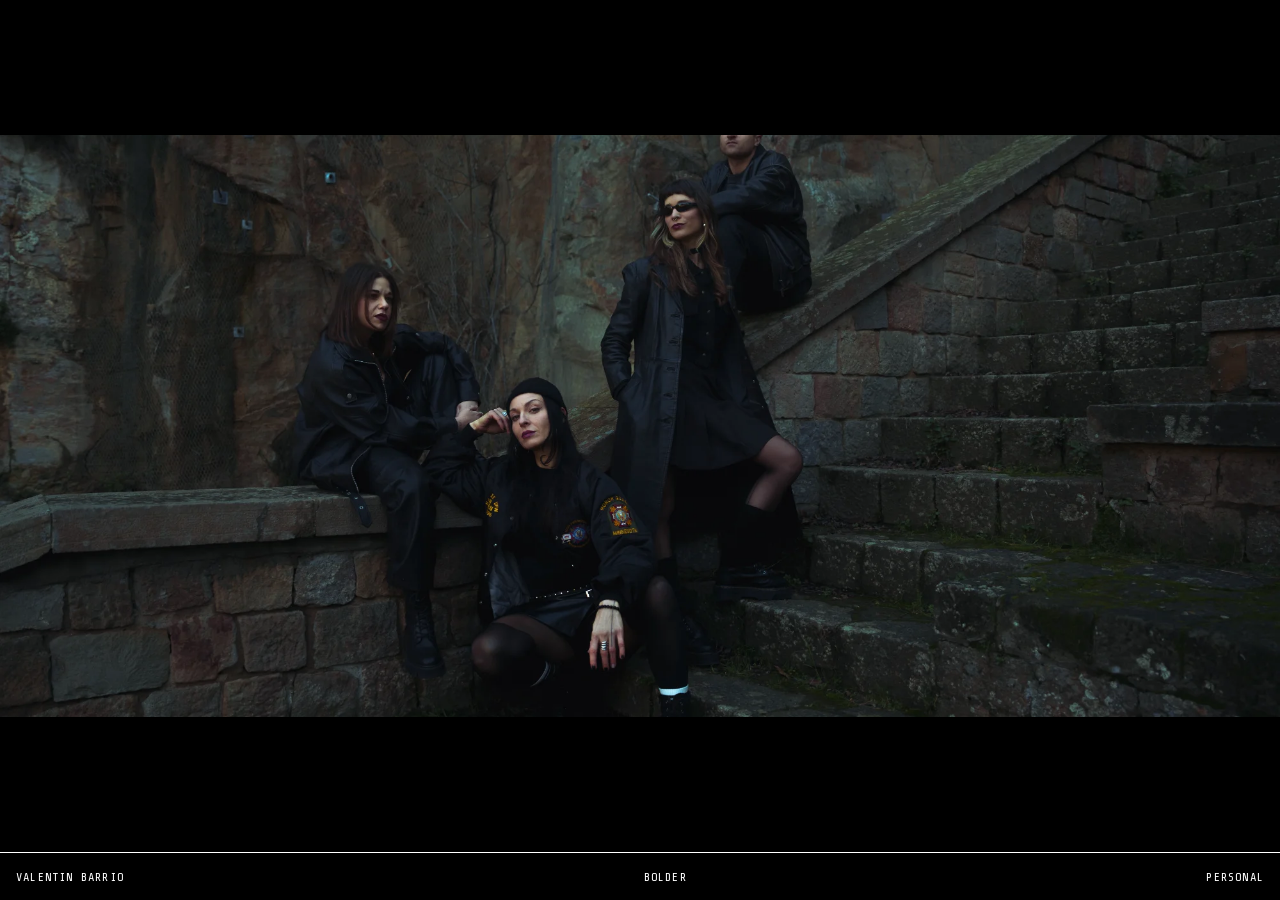
==== index.html @ d3475d6d "Add JAMSTACK portfolio: home strip, project view, transitions - Single-page app with vanilla JS, no " ====
<!DOCTYPE html>
<html lang="es">
<head>
  <meta charset="UTF-8">
  <meta name="viewport" content="width=device-width, initial-scale=1.0">
  <title>valentin barrio</title>
  <meta name="description" content="valentin barrio — photography portfolio">
  <link rel="stylesheet" href="/css/style.css">
</head>
<body>

  <!-- Viewer -->
  <div id="viewer">
    <div id="strip"></div>
  </div>

  <!-- Mirilla overlays -->
  <div id="mirilla">
    <div class="mirilla mirilla--top"></div>
    <div class="mirilla mirilla--bottom"></div>
  </div>

  <!-- Footer -->
  <footer id="footer">
    <!-- Home mode -->
    <div id="footer-home">
      <div class="footer__left">valentin barrio</div>
      <div class="footer__center" id="footer-project-name"></div>
      <div class="footer__right" id="footer-switch">personal</div>
    </div>
    <!-- Project mode -->
    <div id="footer-project">
      <div class="footer__arrow" id="btn-back">&larr;</div>
      <div class="footer__marquee">
        <div class="footer__marquee-inner" id="marquee-text"></div>
      </div>
      <div class="footer__arrow" id="btn-next">&rarr;</div>
    </div>
  </footer>

  <!-- 8x8 Grid Transition overlay -->
  <div id="grid-transition"></div>

  <script src="/js/utils.js"></script>
  <script src="/js/footer.js"></script>
  <script src="/js/audio-player.js"></script>
  <script src="/js/home.js"></script>
  <script src="/js/project.js"></script>
  <script src="/js/transitions.js"></script>
  <script src="/js/app.js"></script>
</body>
</html>
---- css/style.css ----
/* ============================================
   VALENTIN BARRIO — Portfolio
   ============================================ */

@font-face {
  font-family: 'Share Tech Mono';
  src: url('../fonts/ShareTechMono-Regular.woff2') format('woff2');
  font-weight: 400;
  font-style: normal;
  font-display: swap;
}

/* --- Reset & Base --- */

*, *::before, *::after {
  margin: 0;
  padding: 0;
  box-sizing: border-box;
}

html, body {
  width: 100%;
  height: 100%;
  overflow: hidden;
  background: #000;
  color: #fff;
  font-family: 'Share Tech Mono', monospace;
  -webkit-font-smoothing: antialiased;
  user-select: none;
  -webkit-user-select: none;
}

/* --- CSS Variables --- */

:root {
  --footer-h: 48px;
  --mirilla-size: 15%;
  --transition-speed: 0.6s;
}

/* --- Viewer (everything above footer) --- */

#viewer {
  position: fixed;
  top: 0;
  left: 0;
  right: 0;
  bottom: var(--footer-h);
  overflow: hidden;
}

/* --- Strip: horizontal scroll container --- */

#strip {
  display: flex;
  height: 100%;
  transition: none;
}

.slide {
  position: relative;
  flex: 0 0 100%;
  width: 100%;
  height: 100%;
  overflow: hidden;
  display: flex;
  align-items: center;
  justify-content: center;
}

.slide img {
  position: absolute;
  top: 50%;
  left: 50%;
  transform: translate(-50%, -50%);
  display: block;
}

/* Text slide */
.slide--text {
  display: flex;
  align-items: center;
  justify-content: center;
  padding: 2rem;
}

.slide--text p {
  font-size: 1rem;
  line-height: 1.6;
  max-width: 600px;
  text-align: center;
}

/* Audio slide */
.slide--audio {
  display: flex;
  align-items: center;
  justify-content: center;
}

/* --- Mirilla (peephole overlays) --- */

.mirilla {
  position: fixed;
  background: #000;
  z-index: 10;
  pointer-events: none;
  transition: transform var(--transition-speed) cubic-bezier(0.4, 0, 0.2, 1);
}

.mirilla--top {
  top: 0;
  left: 0;
  right: 0;
  height: var(--mirilla-size);
}

.mirilla--bottom {
  bottom: 0;
  left: 0;
  right: 0;
  height: calc(var(--mirilla-size) + var(--footer-h));
}

/* When mirilla is open (project view) */
.mirilla--open .mirilla--top {
  transform: translateY(-100%);
}

.mirilla--open .mirilla--bottom {
  transform: translateY(100%);
}

/* Mobile: left/right instead of top/bottom */
@media (max-width: 768px) {
  .mirilla--top {
    top: 0;
    left: 0;
    bottom: 0;
    right: auto;
    width: var(--mirilla-size);
    height: auto;
  }

  .mirilla--bottom {
    top: 0;
    right: 0;
    bottom: 0;
    left: auto;
    width: var(--mirilla-size);
    height: auto;
  }

  .mirilla--open .mirilla--top {
    transform: translateX(-100%);
  }

  .mirilla--open .mirilla--bottom {
    transform: translateX(100%);
  }
}

/* --- Footer --- */

#footer {
  position: fixed;
  bottom: 0;
  left: 0;
  right: 0;
  height: var(--footer-h);
  border-top: 1px solid #fff;
  display: flex;
  align-items: center;
  z-index: 15;
  background: #000;
  font-size: 0.75rem;
  text-transform: uppercase;
  letter-spacing: 0.1em;
}

/* Home footer */
.footer__left,
.footer__right {
  flex: 0 0 auto;
  padding: 0 1rem;
  white-space: nowrap;
  z-index: 2;
}

.footer__center {
  flex: 1;
  text-align: center;
  overflow: hidden;
  white-space: nowrap;
}

/* Project footer */
.footer__arrow {
  flex: 0 0 auto;
  padding: 0 1.5rem;
  cursor: pointer;
  z-index: 3;
  position: relative;
  background: #000;
  height: 100%;
  display: flex;
  align-items: center;
  transition: opacity 0.2s;
  min-width: 56px;
  justify-content: center;
  font-size: 1rem;
  letter-spacing: 0;
}

.footer__arrow:hover {
  opacity: 0.6;
}

/* Marquee container */
.footer__marquee {
  flex: 1;
  overflow: hidden;
  position: relative;
  pointer-events: none;
  min-width: 0;
}

.footer__marquee-inner {
  display: inline-flex;
  white-space: nowrap;
  animation: marquee 12s linear infinite;
  mix-blend-mode: difference;
  color: #fff;
}

.footer__marquee-inner span {
  padding: 0 2rem;
}

@keyframes marquee {
  from { transform: translateX(0); }
  to { transform: translateX(-50%); }
}

/* Footer modes */
#footer-home { display: flex; width: 100%; }
#footer-project { display: none; width: 100%; overflow: hidden; }

.view-project #footer-home { display: none; }
.view-project #footer-project { display: flex; }

/* --- 8x8 Grid Transition --- */

#grid-transition {
  position: fixed;
  inset: 0;
  display: grid;
  grid-template: repeat(8, 1fr) / repeat(8, 1fr);
  z-index: 30;
  pointer-events: none;
  opacity: 0;
  visibility: hidden;
}

#grid-transition.active {
  opacity: 1;
  visibility: visible;
  pointer-events: all;
}

.grid-cell {
  background: #000;
  opacity: 0;
  transition: opacity 150ms ease;
}

/* --- Audio Player --- */

.audio-player {
  display: flex;
  align-items: center;
  gap: 1rem;
  padding: 0 2rem;
  max-width: 400px;
}

.audio-player__btn {
  width: 32px;
  height: 32px;
  border: 1px solid #fff;
  background: none;
  cursor: pointer;
  display: flex;
  align-items: center;
  justify-content: center;
  flex-shrink: 0;
}

.audio-player__btn:hover {
  background: #fff;
}

.audio-player__btn:hover .audio-player__icon {
  border-left-color: #000;
}

/* Play triangle */
.audio-player__icon--play {
  width: 0;
  height: 0;
  border-top: 6px solid transparent;
  border-bottom: 6px solid transparent;
  border-left: 10px solid #fff;
  margin-left: 2px;
}

/* Pause bars */
.audio-player__icon--pause {
  display: flex;
  gap: 3px;
}

.audio-player__icon--pause span {
  width: 3px;
  height: 12px;
  background: #fff;
}

.audio-player__progress {
  flex: 1;
  height: 1px;
  background: rgba(255, 255, 255, 0.3);
  position: relative;
  cursor: pointer;
}

.audio-player__progress-fill {
  position: absolute;
  top: 0;
  left: 0;
  height: 100%;
  background: #fff;
  width: 0%;
}

.audio-player__time {
  font-size: 0.7rem;
  opacity: 0.7;
  flex-shrink: 0;
}

/* --- Utility --- */

.hidden { display: none !important; }

/* Cursor */
body { cursor: crosshair; }
.footer__arrow, .audio-player__btn, .footer__right { cursor: pointer; }
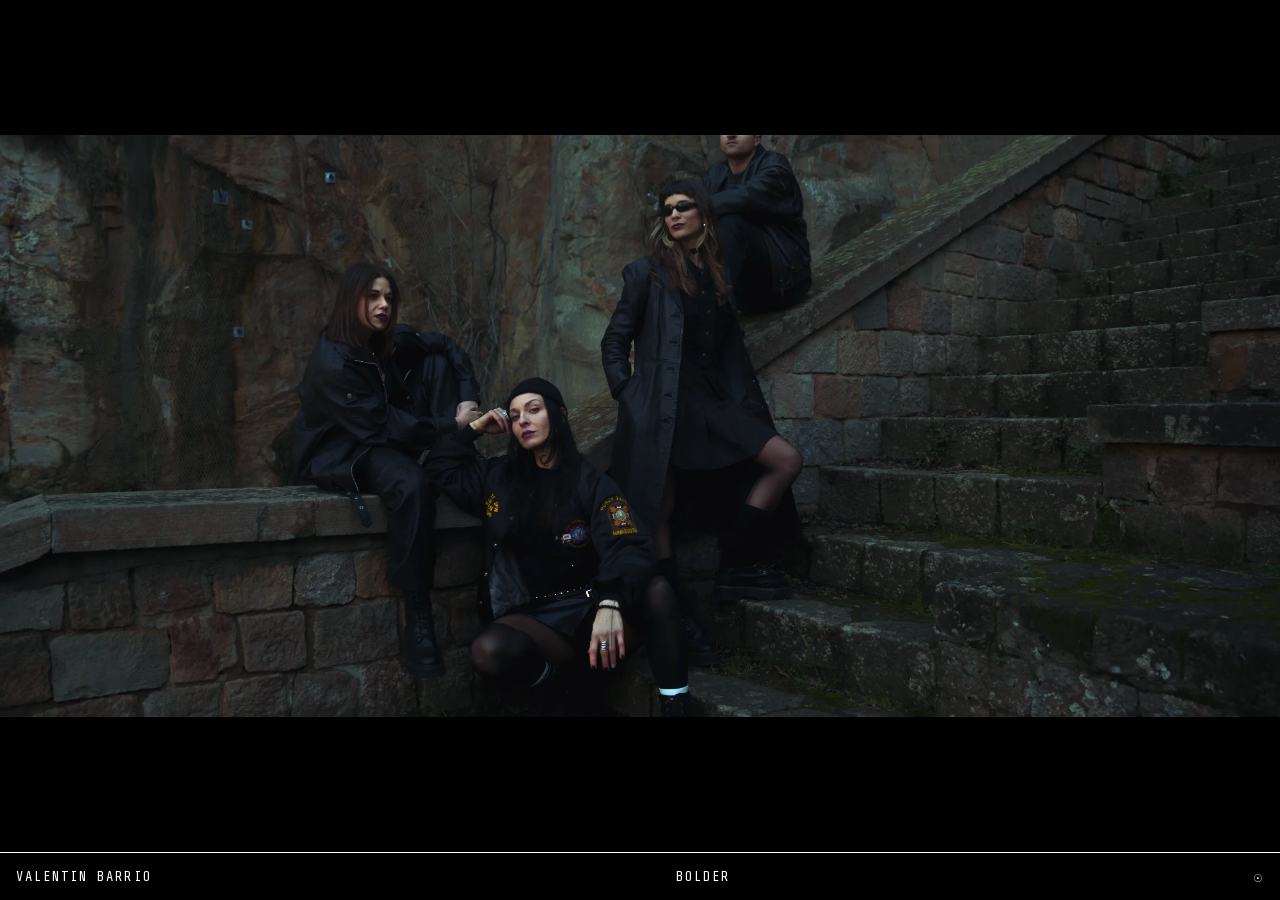
==== commit efeb9c07: "Add mode switching, about, project info tab, and visual polish - Commercial/personal mode switch wit" ====
--- a/index.html
+++ b/index.html
@@ -24,9 +24,13 @@
   <footer id="footer">
     <!-- Home mode -->
     <div id="footer-home">
-      <div class="footer__left">valentin barrio</div>
+      <div class="footer__left" id="footer-about">valentin barrio</div>
       <div class="footer__center" id="footer-project-name"></div>
-      <div class="footer__right" id="footer-switch">personal</div>
+      <!-- Lengüeta: project info tab -->
+      <div id="lengueta" class="lengueta hidden">
+        <div class="lengueta__content" id="lengueta-content"></div>
+      </div>
+      <div class="footer__right" id="footer-switch">&#x2609;</div>
     </div>
     <!-- Project mode -->
     <div id="footer-project">
--- a/css/style.css
+++ b/css/style.css
@@ -173,9 +173,9 @@
   align-items: center;
   z-index: 15;
   background: #000;
-  font-size: 0.75rem;
+  font-size: 0.85rem;
   text-transform: uppercase;
-  letter-spacing: 0.1em;
+  letter-spacing: 0.15em;
 }
 
 /* Home footer */
@@ -194,20 +194,22 @@
   white-space: nowrap;
 }
 
-/* Project footer */
+/* Project footer — marquee full-width, arrows float on top */
+#footer-project {
+  position: relative;
+}
+
 .footer__arrow {
-  flex: 0 0 auto;
+  position: absolute;
+  top: 0;
+  height: 100%;
   padding: 0 1.5rem;
   cursor: pointer;
   z-index: 3;
-  position: relative;
-  background: #000;
-  height: 100%;
+  background: #000;
   display: flex;
   align-items: center;
   transition: opacity 0.2s;
-  min-width: 56px;
-  justify-content: center;
   font-size: 1rem;
   letter-spacing: 0;
 }
@@ -216,25 +218,26 @@
   opacity: 0.6;
 }
 
-/* Marquee container */
+#btn-back { left: 0; }
+#btn-next { right: 0; }
+
+/* Marquee container — full width, passes under arrows */
 .footer__marquee {
-  flex: 1;
+  width: 100%;
   overflow: hidden;
   position: relative;
-  pointer-events: none;
-  min-width: 0;
 }
 
 .footer__marquee-inner {
   display: inline-flex;
   white-space: nowrap;
-  animation: marquee 12s linear infinite;
+  animation: marquee 30s linear infinite;
   mix-blend-mode: difference;
   color: #fff;
 }
 
 .footer__marquee-inner span {
-  padding: 0 2rem;
+  padding: 0 4rem;
 }
 
 @keyframes marquee {
@@ -243,11 +246,73 @@
 }
 
 /* Footer modes */
-#footer-home { display: flex; width: 100%; }
+#footer-home { display: flex; width: 100%; position: relative; }
 #footer-project { display: none; width: 100%; overflow: hidden; }
 
 .view-project #footer-home { display: none; }
 .view-project #footer-project { display: flex; }
+
+/* Footer interactive elements */
+.footer__left, .footer__right { cursor: pointer; }
+.footer__left:hover, .footer__right:hover { opacity: 0.6; }
+.footer__center { cursor: pointer; }
+.footer__center:hover { opacity: 0.6; }
+
+/* --- Lengüeta (project info tab) --- */
+
+.lengueta {
+  position: absolute;
+  bottom: 100%;
+  left: 50%;
+  transform: translateX(-50%);
+  background: #000;
+  border: 1px solid #fff;
+  border-bottom: none;
+  padding: 1.2rem 1.5rem;
+  min-width: 280px;
+  max-width: 400px;
+  z-index: 5;
+  font-size: 0.75rem;
+  line-height: 1.6;
+  text-transform: none;
+  letter-spacing: 0.02em;
+}
+
+/* Cover the footer border where lengüeta meets it */
+.lengueta::after {
+  content: '';
+  position: absolute;
+  bottom: -1px;
+  left: 0;
+  right: 0;
+  height: 1px;
+  background: #000;
+}
+
+.lengueta__content p {
+  margin-bottom: 0.6rem;
+}
+
+.lengueta__content p:last-child {
+  margin-bottom: 0;
+}
+
+.lengueta__content .lengueta__label {
+  opacity: 0.5;
+  text-transform: uppercase;
+  letter-spacing: 0.1em;
+  font-size: 0.65rem;
+}
+
+.lengueta__content a {
+  color: #fff;
+  text-decoration: underline;
+  text-underline-offset: 2px;
+}
+
+.lengueta__content a:hover {
+  opacity: 0.6;
+}
 
 /* --- 8x8 Grid Transition --- */
 
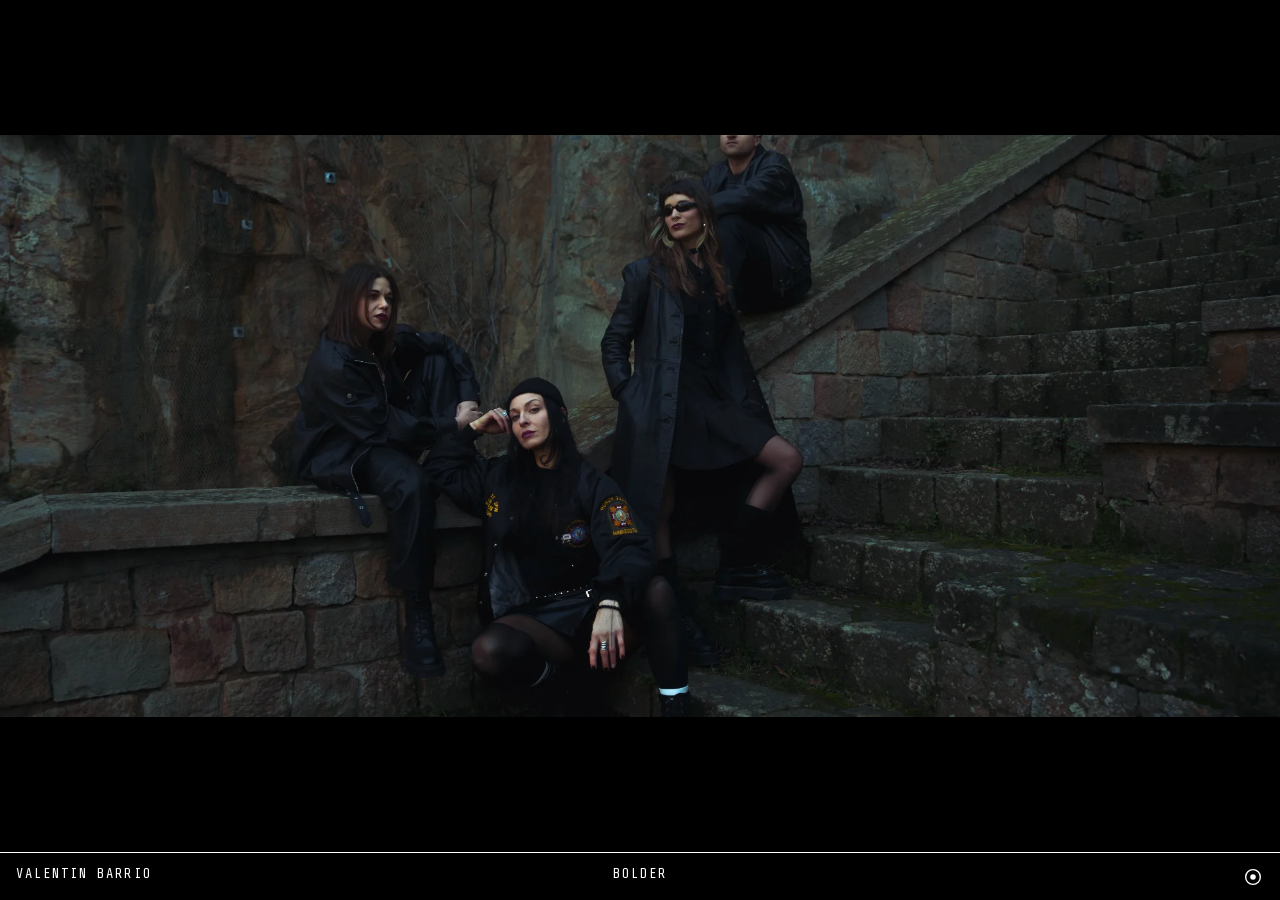
==== commit 2cae526b: "Refactor footer, marquee, toggle, lengueta, and scroll system - Fix footer center alignment (absolut" ====
--- a/index.html
+++ b/index.html
@@ -26,19 +26,19 @@
     <div id="footer-home">
       <div class="footer__left" id="footer-about">valentin barrio</div>
       <div class="footer__center" id="footer-project-name"></div>
-      <!-- Lengüeta: project info tab -->
-      <div id="lengueta" class="lengueta hidden">
-        <div class="lengueta__content" id="lengueta-content"></div>
-      </div>
-      <div class="footer__right" id="footer-switch">&#x2609;</div>
+      <div class="footer__right" id="footer-switch"><svg class="switch-icon" viewBox="0 0 24 24"><circle cx="12" cy="12" r="8"/><circle cx="12" cy="12" r="3" fill="#fff" stroke="none"/></svg></div>
     </div>
     <!-- Project mode -->
     <div id="footer-project">
-      <div class="footer__arrow" id="btn-back">&larr;</div>
       <div class="footer__marquee">
         <div class="footer__marquee-inner" id="marquee-text"></div>
       </div>
-      <div class="footer__arrow" id="btn-next">&rarr;</div>
+      <div class="footer__arrow" id="btn-back"><svg viewBox="0 0 12 18"><polygon points="12,0 0,9 12,18"/></svg></div>
+      <div class="footer__arrow" id="btn-next"><svg viewBox="0 0 12 18"><polygon points="0,0 12,9 0,18"/></svg></div>
+    </div>
+    <!-- Lengüeta: project browser menu -->
+    <div id="lengueta" class="lengueta">
+      <div class="lengueta__content" id="lengueta-content"></div>
     </div>
   </footer>
 
--- a/css/style.css
+++ b/css/style.css
@@ -98,6 +98,53 @@
   justify-content: center;
 }
 
+/* Ficha tecnica slide (end of project) */
+.slide--ficha {
+  display: flex;
+  align-items: center;
+  justify-content: center;
+  padding: 2rem;
+}
+
+.ficha-content {
+  text-align: center;
+  max-width: 500px;
+}
+
+.ficha-content p {
+  margin-bottom: 0.8rem;
+  font-size: 0.85rem;
+  line-height: 1.6;
+}
+
+.ficha-content p:last-child {
+  margin-bottom: 0;
+}
+
+.ficha-desc {
+  margin-bottom: 1.5rem !important;
+  font-size: 1rem !important;
+  line-height: 1.6;
+}
+
+.ficha-label {
+  opacity: 0.5;
+  text-transform: uppercase;
+  letter-spacing: 0.1em;
+  font-size: 0.65rem;
+  margin-right: 0.5rem;
+}
+
+.ficha-content a {
+  color: #fff;
+  text-decoration: underline;
+  text-underline-offset: 2px;
+}
+
+.ficha-content a:hover {
+  opacity: 0.6;
+}
+
 /* --- Mirilla (peephole overlays) --- */
 
 .mirilla {
@@ -188,30 +235,39 @@
 }
 
 .footer__center {
-  flex: 1;
+  position: absolute;
+  left: 50%;
+  transform: translateX(-50%);
   text-align: center;
   overflow: hidden;
   white-space: nowrap;
-}
-
-/* Project footer — marquee full-width, arrows float on top */
+  max-width: calc(100% - 300px);
+}
+
+/* Project footer — marquee full-width, arrows underneath via blend mode */
 #footer-project {
   position: relative;
+  align-items: center;
 }
 
 .footer__arrow {
   position: absolute;
   top: 0;
   height: 100%;
-  padding: 0 1.5rem;
+  padding: 0 1rem;
   cursor: pointer;
-  z-index: 3;
-  background: #000;
   display: flex;
   align-items: center;
   transition: opacity 0.2s;
-  font-size: 1rem;
-  letter-spacing: 0;
+  z-index: 1;
+  background: transparent;
+}
+
+.footer__arrow svg {
+  width: 12px;
+  height: 18px;
+  fill: #fff;
+  stroke: none;
 }
 
 .footer__arrow:hover {
@@ -221,23 +277,27 @@
 #btn-back { left: 0; }
 #btn-next { right: 0; }
 
-/* Marquee container — full width, passes under arrows */
+/* Marquee container — full width, passes over arrows */
 .footer__marquee {
   width: 100%;
   overflow: hidden;
   position: relative;
+  z-index: 2;
+  pointer-events: none;
 }
 
 .footer__marquee-inner {
   display: inline-flex;
   white-space: nowrap;
-  animation: marquee 30s linear infinite;
+  animation: marquee 60s linear infinite;
   mix-blend-mode: difference;
   color: #fff;
+  -webkit-text-stroke: 0.5px #fff;
+  font-size: 1rem;
 }
 
 .footer__marquee-inner span {
-  padding: 0 4rem;
+  padding: 0 2.5rem;
 }
 
 @keyframes marquee {
@@ -246,7 +306,7 @@
 }
 
 /* Footer modes */
-#footer-home { display: flex; width: 100%; position: relative; }
+#footer-home { display: flex; width: 100%; position: relative; justify-content: space-between; }
 #footer-project { display: none; width: 100%; overflow: hidden; }
 
 .view-project #footer-home { display: none; }
@@ -258,7 +318,19 @@
 .footer__center { cursor: pointer; }
 .footer__center:hover { opacity: 0.6; }
 
-/* --- Lengüeta (project info tab) --- */
+/* Mode switch icon */
+.switch-icon {
+  width: 22px;
+  height: 22px;
+  stroke: #fff;
+  stroke-width: 1.5;
+  fill: none;
+  stroke-linecap: round;
+  stroke-linejoin: round;
+  vertical-align: middle;
+}
+
+/* --- Lengüeta (project browser menu) --- */
 
 .lengueta {
   position: absolute;
@@ -268,14 +340,16 @@
   background: #000;
   border: 1px solid #fff;
   border-bottom: none;
-  padding: 1.2rem 1.5rem;
-  min-width: 280px;
-  max-width: 400px;
+  padding: 1rem 1.5rem;
+  min-width: 200px;
   z-index: 5;
-  font-size: 0.75rem;
-  line-height: 1.6;
-  text-transform: none;
-  letter-spacing: 0.02em;
+  font-size: 0.8rem;
+  text-transform: uppercase;
+  letter-spacing: 0.12em;
+  opacity: 0;
+  visibility: hidden;
+  transition: opacity 0.25s ease, visibility 0.25s ease;
+  pointer-events: none;
 }
 
 /* Cover the footer border where lengüeta meets it */
@@ -289,29 +363,35 @@
   background: #000;
 }
 
-.lengueta__content p {
-  margin-bottom: 0.6rem;
-}
-
-.lengueta__content p:last-child {
-  margin-bottom: 0;
-}
-
-.lengueta__content .lengueta__label {
+.lengueta--open {
+  opacity: 1;
+  visibility: visible;
+  pointer-events: auto;
+}
+
+.lengueta__content {
+  display: flex;
+  flex-direction: column;
+  align-items: center;
+  gap: 0.4rem;
+}
+
+.lengueta__item {
+  padding: 0.3rem 0;
+  cursor: pointer;
   opacity: 0.5;
-  text-transform: uppercase;
-  letter-spacing: 0.1em;
-  font-size: 0.65rem;
-}
-
-.lengueta__content a {
-  color: #fff;
+  transition: opacity 0.2s;
+  white-space: nowrap;
+}
+
+.lengueta__item:hover {
+  opacity: 1;
+}
+
+.lengueta__item--active {
+  opacity: 1;
   text-decoration: underline;
-  text-underline-offset: 2px;
-}
-
-.lengueta__content a:hover {
-  opacity: 0.6;
+  text-underline-offset: 3px;
 }
 
 /* --- 8x8 Grid Transition --- */
@@ -416,8 +496,6 @@
 
 /* --- Utility --- */
 
-.hidden { display: none !important; }
-
 /* Cursor */
 body { cursor: crosshair; }
 .footer__arrow, .audio-player__btn, .footer__right { cursor: pointer; }
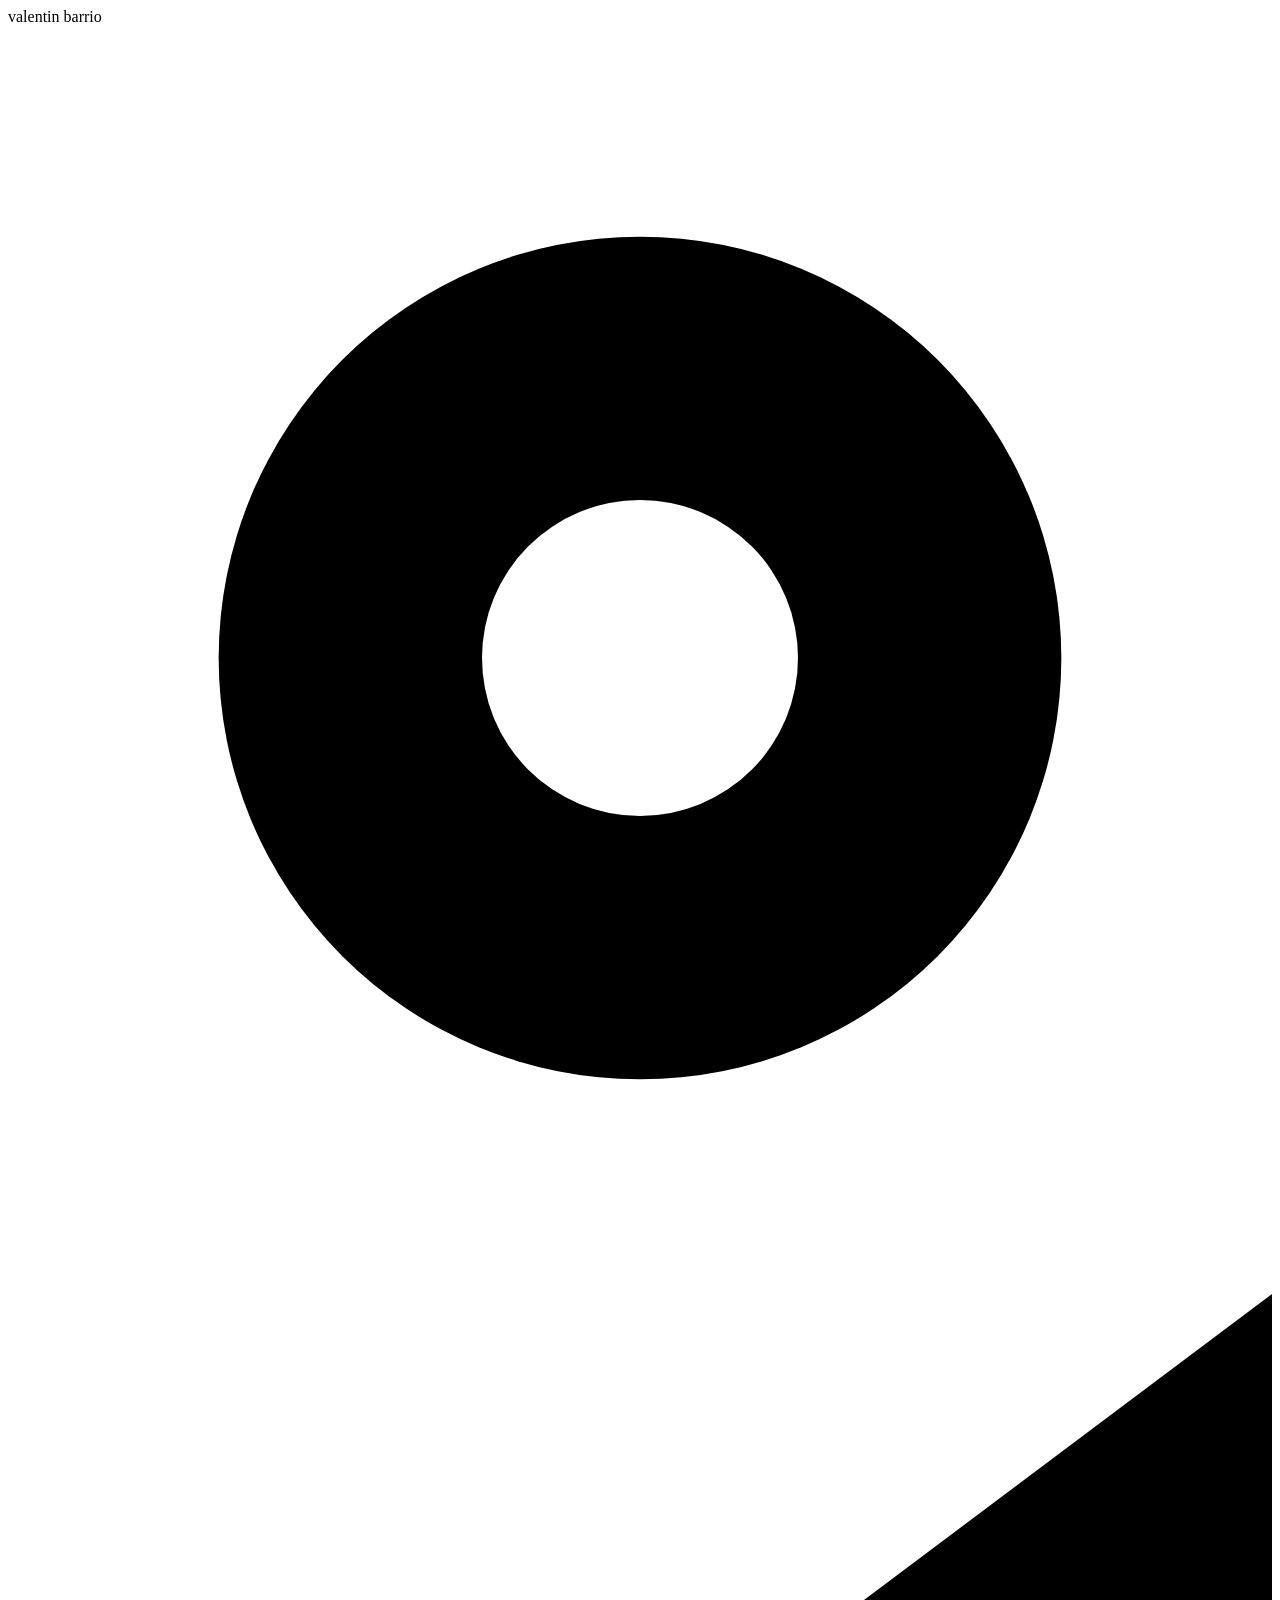
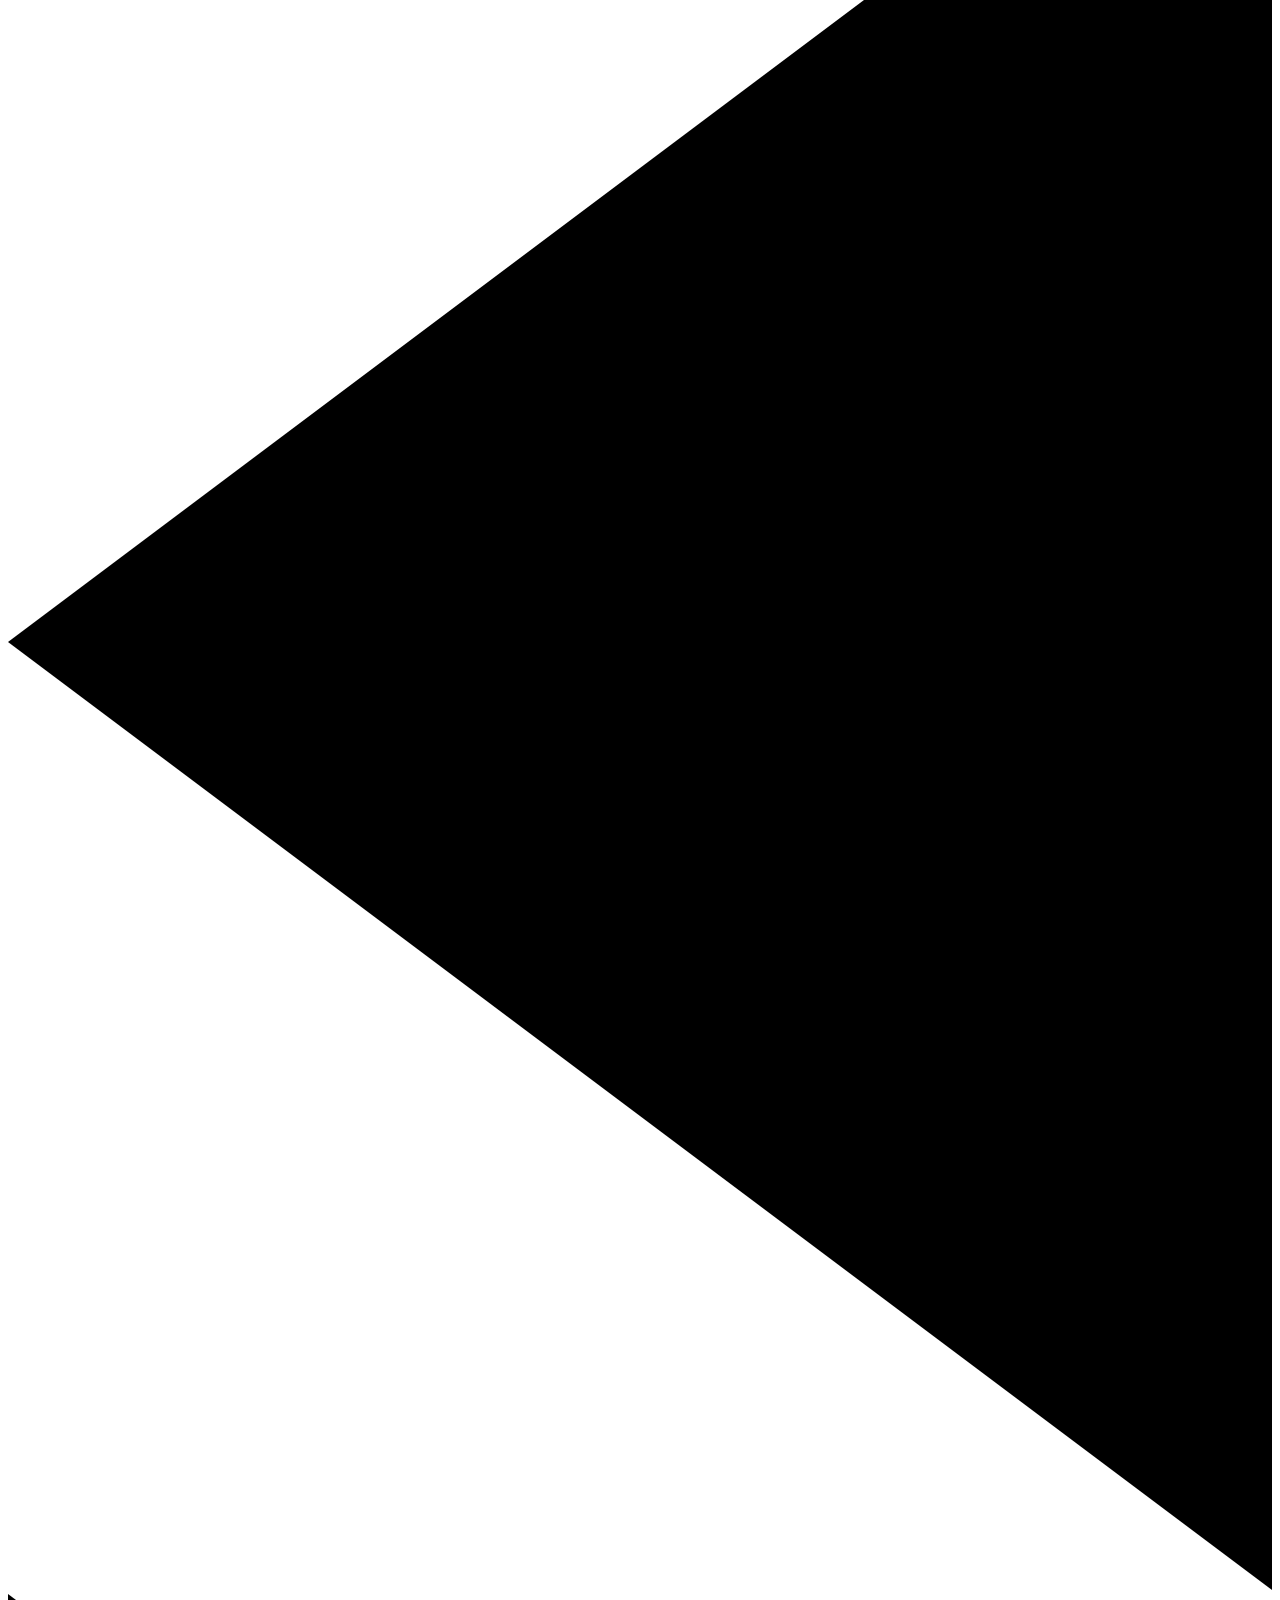
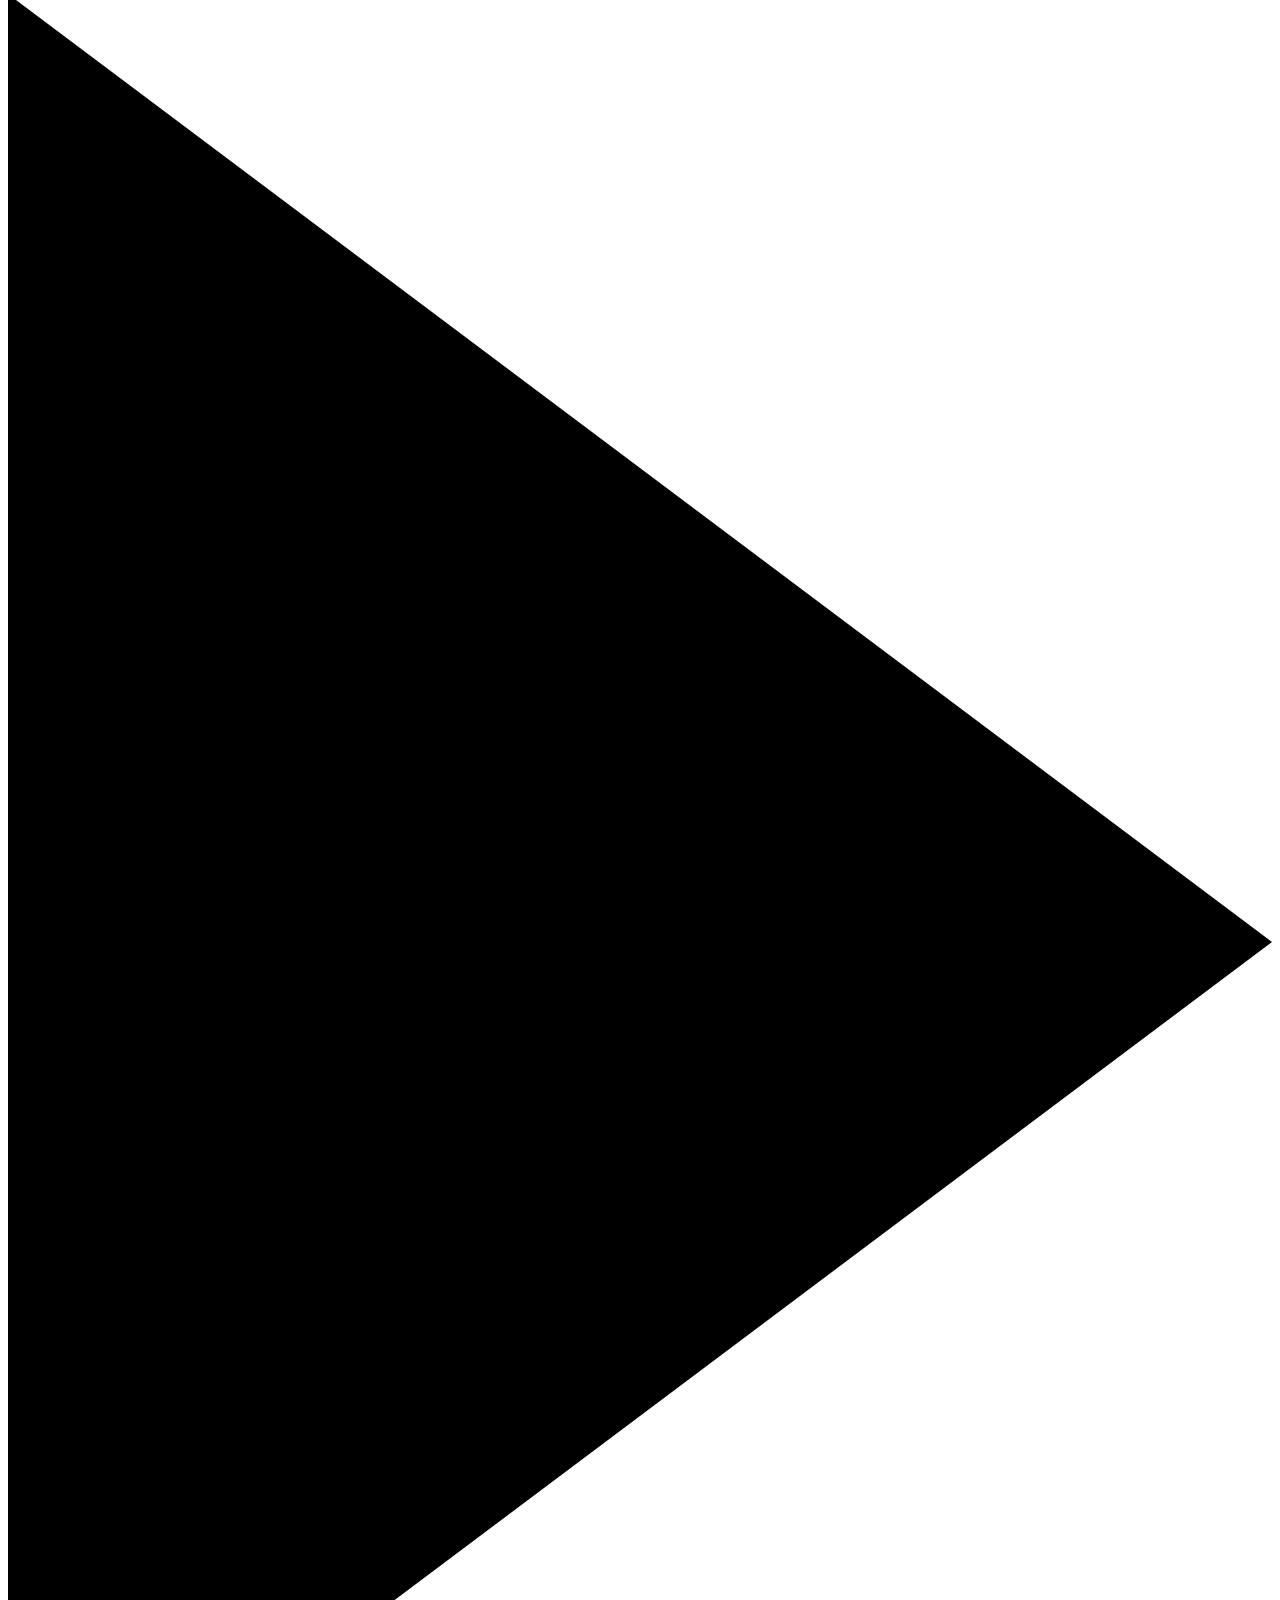
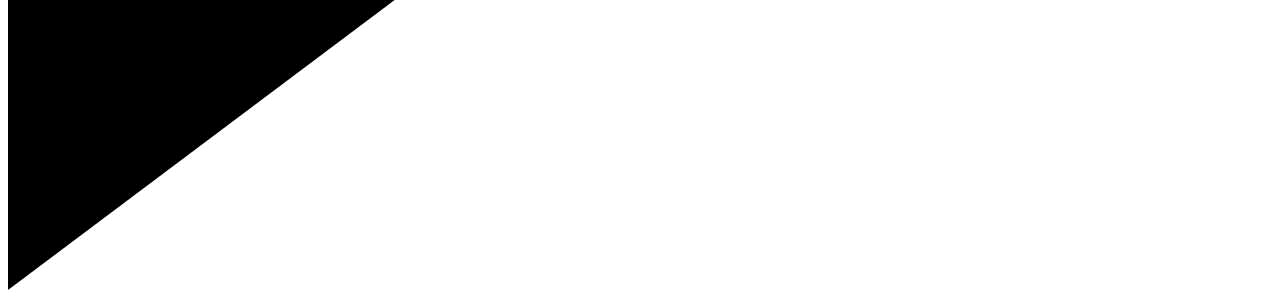
==== commit ee5b31a6: "Fix GitHub Pages blank page: convert absolute paths to base-relative All resource paths used root-ab" ====
--- a/index.html
+++ b/index.html
@@ -5,7 +5,11 @@
   <meta name="viewport" content="width=device-width, initial-scale=1.0">
   <title>valentin barrio</title>
   <meta name="description" content="valentin barrio — photography portfolio">
-  <link rel="stylesheet" href="/css/style.css">
+  <meta name="theme-color" content="#000">
+  <meta name="apple-mobile-web-app-capable" content="yes">
+  <meta name="apple-mobile-web-app-status-bar-style" content="black">
+  <base href="/valentin/">
+  <link rel="stylesheet" href="css/style.css">
 </head>
 <body>
 
@@ -45,12 +49,12 @@
   <!-- 8x8 Grid Transition overlay -->
   <div id="grid-transition"></div>
 
-  <script src="/js/utils.js"></script>
-  <script src="/js/footer.js"></script>
-  <script src="/js/audio-player.js"></script>
-  <script src="/js/home.js"></script>
-  <script src="/js/project.js"></script>
-  <script src="/js/transitions.js"></script>
-  <script src="/js/app.js"></script>
+  <script src="js/utils.js"></script>
+  <script src="js/footer.js"></script>
+  <script src="js/audio-player.js"></script>
+  <script src="js/home.js"></script>
+  <script src="js/project.js"></script>
+  <script src="js/transitions.js"></script>
+  <script src="js/app.js"></script>
 </body>
 </html>
--- a/css/style.css
+++ b/css/style.css
@@ -150,7 +150,7 @@
 .mirilla {
   position: fixed;
   background: #000;
-  z-index: 10;
+  z-index: 50;
   pointer-events: none;
   transition: transform var(--transition-speed) cubic-bezier(0.4, 0, 0.2, 1);
 }
@@ -218,7 +218,7 @@
   border-top: 1px solid #fff;
   display: flex;
   align-items: center;
-  z-index: 15;
+  z-index: 60;
   background: #000;
   font-size: 0.85rem;
   text-transform: uppercase;
@@ -231,7 +231,6 @@
   flex: 0 0 auto;
   padding: 0 1rem;
   white-space: nowrap;
-  z-index: 2;
 }
 
 .footer__center {
@@ -259,8 +258,8 @@
   display: flex;
   align-items: center;
   transition: opacity 0.2s;
-  z-index: 1;
-  background: transparent;
+  z-index: 3;
+  mix-blend-mode: difference;
 }
 
 .footer__arrow svg {
@@ -277,23 +276,18 @@
 #btn-back { left: 0; }
 #btn-next { right: 0; }
 
-/* Marquee container — full width, passes over arrows */
+/* Marquee container — full width, text underneath arrows */
 .footer__marquee {
   width: 100%;
   overflow: hidden;
   position: relative;
-  z-index: 2;
-  pointer-events: none;
 }
 
 .footer__marquee-inner {
   display: inline-flex;
   white-space: nowrap;
   animation: marquee 60s linear infinite;
-  mix-blend-mode: difference;
   color: #fff;
-  -webkit-text-stroke: 0.5px #fff;
-  font-size: 1rem;
 }
 
 .footer__marquee-inner span {
@@ -305,17 +299,28 @@
   to { transform: translateX(-50%); }
 }
 
-/* Footer modes */
-#footer-home { display: flex; width: 100%; position: relative; justify-content: space-between; }
-#footer-project { display: none; width: 100%; overflow: hidden; }
-
-.view-project #footer-home { display: none; }
-.view-project #footer-project { display: flex; }
+/* Footer modes — crossfade transition */
+#footer-home {
+  display: flex; width: 100%; position: absolute; left: 0; right: 0;
+  justify-content: space-between;
+  opacity: 1;
+  transition: opacity 0.3s ease;
+}
+#footer-project {
+  display: flex; width: 100%; overflow: hidden;
+  position: absolute; left: 0; right: 0;
+  opacity: 0;
+  transition: opacity 0.3s ease;
+  pointer-events: none;
+}
+
+.view-project #footer-home { opacity: 0; pointer-events: none; }
+.view-project #footer-project { opacity: 1; pointer-events: auto; }
 
 /* Footer interactive elements */
 .footer__left, .footer__right { cursor: pointer; }
 .footer__left:hover, .footer__right:hover { opacity: 0.6; }
-.footer__center { cursor: pointer; }
+.footer__center { cursor: pointer; transition: opacity 0.25s ease; }
 .footer__center:hover { opacity: 0.6; }
 
 /* Mode switch icon */
@@ -336,19 +341,18 @@
   position: absolute;
   bottom: 100%;
   left: 50%;
-  transform: translateX(-50%);
+  transform: translateX(-50%) translateY(100%);
   background: #000;
   border: 1px solid #fff;
   border-bottom: none;
   padding: 1rem 1.5rem;
   min-width: 200px;
-  z-index: 5;
+  z-index: 55;
   font-size: 0.8rem;
   text-transform: uppercase;
   letter-spacing: 0.12em;
   opacity: 0;
-  visibility: hidden;
-  transition: opacity 0.25s ease, visibility 0.25s ease;
+  transition: transform 0.35s cubic-bezier(0.4, 0, 0.2, 1), opacity 0.35s ease;
   pointer-events: none;
 }
 
@@ -364,8 +368,8 @@
 }
 
 .lengueta--open {
+  transform: translateX(-50%) translateY(0);
   opacity: 1;
-  visibility: visible;
   pointer-events: auto;
 }
 
@@ -390,15 +394,16 @@
 
 .lengueta__item--active {
   opacity: 1;
-  text-decoration: underline;
-  text-underline-offset: 3px;
 }
 
 /* --- 8x8 Grid Transition --- */
 
 #grid-transition {
   position: fixed;
-  inset: 0;
+  top: 0;
+  left: 0;
+  right: 0;
+  bottom: var(--footer-h);
   display: grid;
   grid-template: repeat(8, 1fr) / repeat(8, 1fr);
   z-index: 30;
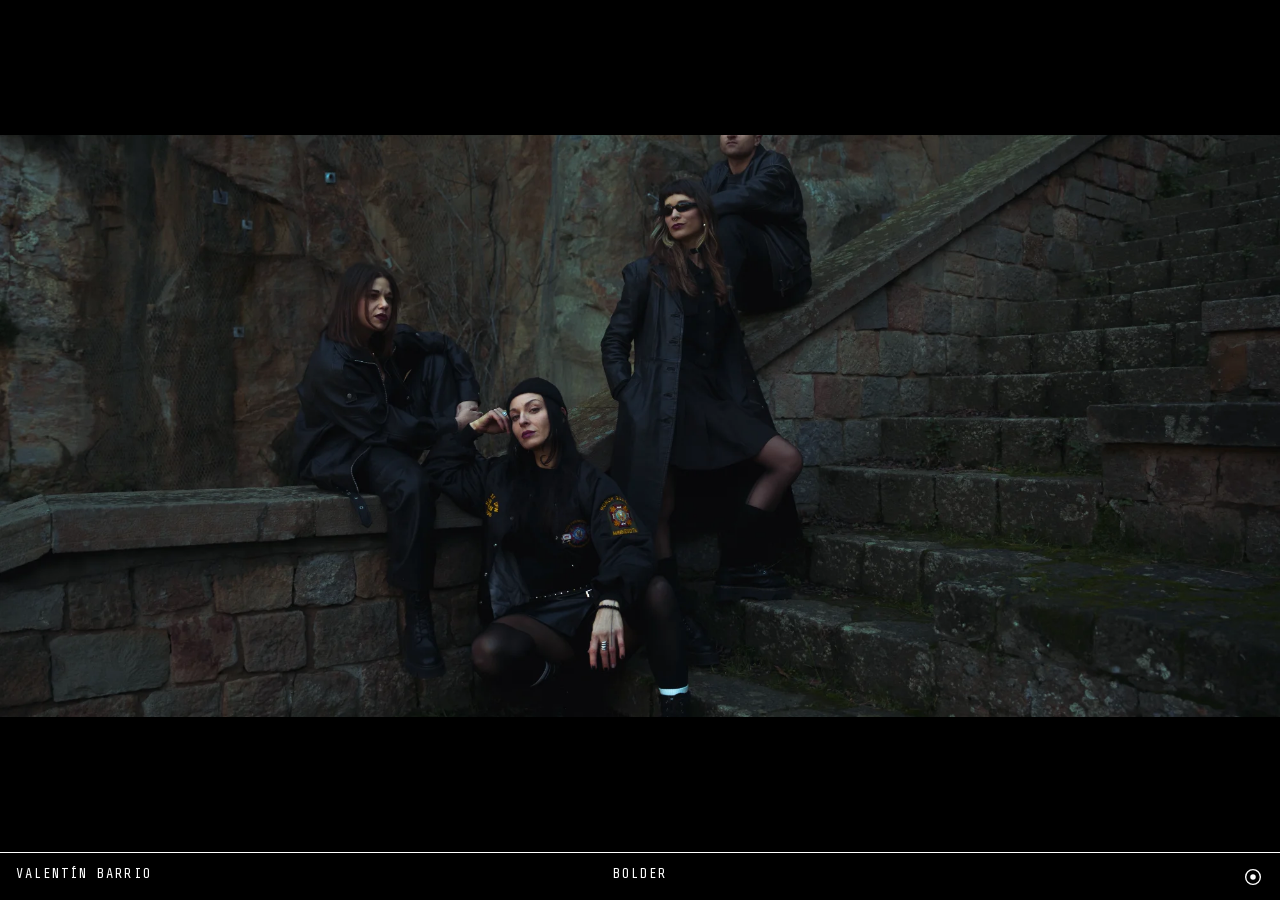
==== commit e57a6219: "Add carlos + heyami projects, update fichas tecnicas, redesign mobile UX - Add carlos (21 imgs) and " ====
--- a/index.html
+++ b/index.html
@@ -8,8 +8,7 @@
   <meta name="theme-color" content="#000">
   <meta name="apple-mobile-web-app-capable" content="yes">
   <meta name="apple-mobile-web-app-status-bar-style" content="black">
-  <base href="/valentin/">
-  <link rel="stylesheet" href="css/style.css">
+  <link rel="stylesheet" href="./css/style.css">
 </head>
 <body>
 
@@ -28,7 +27,7 @@
   <footer id="footer">
     <!-- Home mode -->
     <div id="footer-home">
-      <div class="footer__left" id="footer-about">valentin barrio</div>
+      <div class="footer__left" id="footer-about">valentín<span class="about-surname"> barrio</span></div>
       <div class="footer__center" id="footer-project-name"></div>
       <div class="footer__right" id="footer-switch"><svg class="switch-icon" viewBox="0 0 24 24"><circle cx="12" cy="12" r="8"/><circle cx="12" cy="12" r="3" fill="#fff" stroke="none"/></svg></div>
     </div>
@@ -49,12 +48,12 @@
   <!-- 8x8 Grid Transition overlay -->
   <div id="grid-transition"></div>
 
-  <script src="js/utils.js"></script>
-  <script src="js/footer.js"></script>
-  <script src="js/audio-player.js"></script>
-  <script src="js/home.js"></script>
-  <script src="js/project.js"></script>
-  <script src="js/transitions.js"></script>
-  <script src="js/app.js"></script>
+  <script src="./js/utils.js"></script>
+  <script src="./js/footer.js"></script>
+  <script src="./js/audio-player.js"></script>
+  <script src="./js/home.js"></script>
+  <script src="./js/project.js"></script>
+  <script src="./js/transitions.js"></script>
+  <script src="./js/app.js"></script>
 </body>
 </html>
--- a/css/style.css
+++ b/css/style.css
@@ -35,7 +35,7 @@
 :root {
   --footer-h: 48px;
   --mirilla-size: 15%;
-  --transition-speed: 0.6s;
+  --transition-speed: 0.8s; /* must match TRANSITION_MS in utils.js */
 }
 
 /* --- Viewer (everything above footer) --- */
@@ -180,30 +180,13 @@
 
 /* Mobile: left/right instead of top/bottom */
 @media (max-width: 768px) {
-  .mirilla--top {
-    top: 0;
-    left: 0;
-    bottom: 0;
-    right: auto;
-    width: var(--mirilla-size);
-    height: auto;
+  .mirilla--top,
+  .mirilla--bottom {
+    display: none;
   }
 
-  .mirilla--bottom {
-    top: 0;
-    right: 0;
-    bottom: 0;
-    left: auto;
-    width: var(--mirilla-size);
-    height: auto;
-  }
-
-  .mirilla--open .mirilla--top {
-    transform: translateX(-100%);
-  }
-
-  .mirilla--open .mirilla--bottom {
-    transform: translateX(100%);
+  .about-surname {
+    display: none;
   }
 }
 
@@ -304,13 +287,13 @@
   display: flex; width: 100%; position: absolute; left: 0; right: 0;
   justify-content: space-between;
   opacity: 1;
-  transition: opacity 0.3s ease;
+  transition: opacity var(--transition-speed) ease;
 }
 #footer-project {
   display: flex; width: 100%; overflow: hidden;
   position: absolute; left: 0; right: 0;
   opacity: 0;
-  transition: opacity 0.3s ease;
+  transition: opacity var(--transition-speed) ease;
   pointer-events: none;
 }
 
@@ -333,6 +316,12 @@
   stroke-linecap: round;
   stroke-linejoin: round;
   vertical-align: middle;
+}
+
+/* Close button (✕) when lengüeta is open */
+.footer__close {
+  font-size: 1.1rem;
+  line-height: 1;
 }
 
 /* --- Lengüeta (project browser menu) --- */
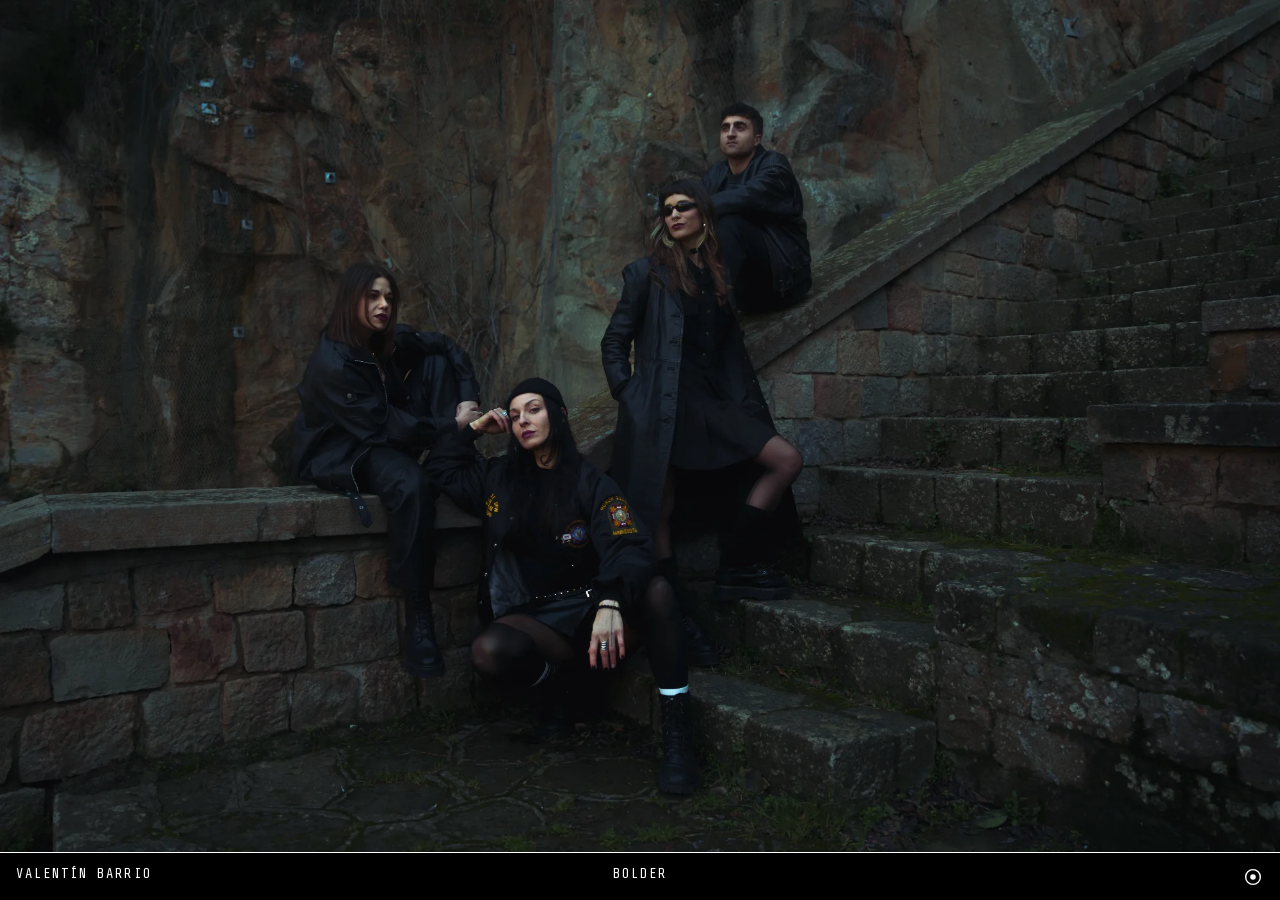
==== commit b3f85cd1: "Remove mirilla: unify desktop/mobile to use grid transition Desktop previously used a peephole (miri" ====
--- a/index.html
+++ b/index.html
@@ -2,6 +2,14 @@
 <html lang="es">
 <head>
   <meta charset="UTF-8">
+  <script>
+    // Dynamic base for SPA routing: /valentin/ on GitHub Pages, / on local dev
+    (function() {
+      var b = document.createElement('base');
+      b.href = location.pathname.indexOf('/valentin') === 0 ? '/valentin/' : '/';
+      document.head.appendChild(b);
+    })();
+  </script>
   <meta name="viewport" content="width=device-width, initial-scale=1.0">
   <title>valentin barrio</title>
   <meta name="description" content="valentin barrio — photography portfolio">
@@ -15,12 +23,6 @@
   <!-- Viewer -->
   <div id="viewer">
     <div id="strip"></div>
-  </div>
-
-  <!-- Mirilla overlays -->
-  <div id="mirilla">
-    <div class="mirilla mirilla--top"></div>
-    <div class="mirilla mirilla--bottom"></div>
   </div>
 
   <!-- Footer -->
--- a/css/style.css
+++ b/css/style.css
@@ -34,8 +34,7 @@
 
 :root {
   --footer-h: 48px;
-  --mirilla-size: 15%;
-  --transition-speed: 0.8s; /* must match TRANSITION_MS in utils.js */
+  --transition-speed: 0.8s;
 }
 
 /* --- Viewer (everything above footer) --- */
@@ -145,46 +144,32 @@
   opacity: 0.6;
 }
 
-/* --- Mirilla (peephole overlays) --- */
-
-.mirilla {
-  position: fixed;
-  background: #000;
-  z-index: 50;
-  pointer-events: none;
-  transition: transform var(--transition-speed) cubic-bezier(0.4, 0, 0.2, 1);
-}
-
-.mirilla--top {
-  top: 0;
-  left: 0;
-  right: 0;
-  height: var(--mirilla-size);
-}
-
-.mirilla--bottom {
-  bottom: 0;
-  left: 0;
-  right: 0;
-  height: calc(var(--mirilla-size) + var(--footer-h));
-}
-
-/* When mirilla is open (project view) */
-.mirilla--open .mirilla--top {
-  transform: translateY(-100%);
-}
-
-.mirilla--open .mirilla--bottom {
-  transform: translateY(100%);
-}
-
-/* Mobile: left/right instead of top/bottom */
+/* Ficha navigation buttons */
+.ficha-nav {
+  position: absolute;
+  bottom: 1rem;
+  left: 1rem;
+  right: 1rem;
+  display: flex;
+  justify-content: space-between;
+  font-size: 0.75rem;
+  text-transform: uppercase;
+  letter-spacing: 0.12em;
+}
+
+.ficha-nav__btn {
+  cursor: pointer;
+  opacity: 0.5;
+  transition: opacity 0.2s;
+}
+
+.ficha-nav__btn:hover {
+  opacity: 1;
+}
+
+/* --- Mobile overrides --- */
+
 @media (max-width: 768px) {
-  .mirilla--top,
-  .mirilla--bottom {
-    display: none;
-  }
-
   .about-surname {
     display: none;
   }
@@ -233,16 +218,7 @@
 }
 
 .footer__arrow {
-  position: absolute;
-  top: 0;
-  height: 100%;
-  padding: 0 1rem;
-  cursor: pointer;
-  display: flex;
-  align-items: center;
-  transition: opacity 0.2s;
-  z-index: 3;
-  mix-blend-mode: difference;
+  display: none;
 }
 
 .footer__arrow svg {
@@ -264,6 +240,7 @@
   width: 100%;
   overflow: hidden;
   position: relative;
+  transition: opacity 0.25s ease;
 }
 
 .footer__marquee-inner {
@@ -341,7 +318,7 @@
   text-transform: uppercase;
   letter-spacing: 0.12em;
   opacity: 0;
-  transition: transform 0.35s cubic-bezier(0.4, 0, 0.2, 1), opacity 0.35s ease;
+  transition: transform 0.45s cubic-bezier(0.4, 0, 0.2, 1), opacity 0.4s ease;
   pointer-events: none;
 }
 
@@ -366,15 +343,20 @@
   display: flex;
   flex-direction: column;
   align-items: center;
-  gap: 0.4rem;
+  gap: 0;
+  max-height: 60vh;
+  overflow-y: auto;
+  text-align: center;
 }
 
 .lengueta__item {
-  padding: 0.3rem 0;
+  padding: 0.2rem 0;
   cursor: pointer;
   opacity: 0.5;
   transition: opacity 0.2s;
   white-space: nowrap;
+  width: 100%;
+  text-align: center;
 }
 
 .lengueta__item:hover {
@@ -382,6 +364,89 @@
 }
 
 .lengueta__item--active {
+  opacity: 1;
+}
+
+/* Type headers in menu — bigger and more spaced */
+.lengueta__type-header {
+  font-weight: bold;
+  font-size: 1rem;
+  opacity: 0.4;
+  padding: 1.3rem 0 0.25rem;
+  cursor: pointer;
+  letter-spacing: 0.15em;
+}
+
+.lengueta__type-header:first-child {
+  padding-top: 0.2rem;
+}
+
+.lengueta__type-header:hover {
+  opacity: 1;
+}
+
+.lengueta__type-header.lengueta__item--active {
+  opacity: 1;
+}
+
+/* Project group — tight spacing */
+.lengueta__group {
+  display: flex;
+  flex-direction: column;
+  align-items: center;
+  gap: 0;
+  width: 100%;
+}
+
+/* Project names under types */
+.lengueta__project {
+  font-size: 0.75rem;
+  padding: 0.15rem 0;
+}
+
+/* Navigation items */
+.lengueta__nav {
+  padding: 1.2rem 0 0.3rem;
+  cursor: pointer;
+  opacity: 0.7;
+  text-align: center;
+  width: 100%;
+}
+
+.lengueta__nav:hover {
+  opacity: 1;
+}
+
+/* Make marquee clickable in project mode */
+.view-project .footer__marquee {
+  cursor: pointer;
+}
+
+/* Footer menu bar — replaces marquee when menu is open in project */
+.footer__menu-bar {
+  display: flex;
+  justify-content: space-between;
+  align-items: center;
+  width: 100%;
+  padding: 0 1rem;
+  height: 100%;
+}
+
+.footer__menu-bar .footer__close {
+  font-size: 1.1rem;
+  cursor: pointer;
+}
+
+.footer__menu-nav {
+  cursor: pointer;
+  opacity: 0.7;
+  transition: opacity 0.2s;
+  font-size: 0.8rem;
+  text-transform: uppercase;
+  letter-spacing: 0.12em;
+}
+
+.footer__menu-nav:hover {
   opacity: 1;
 }
 
@@ -409,6 +474,7 @@
 
 .grid-cell {
   background: #000;
+  background-repeat: no-repeat;
   opacity: 0;
   transition: opacity 150ms ease;
 }
